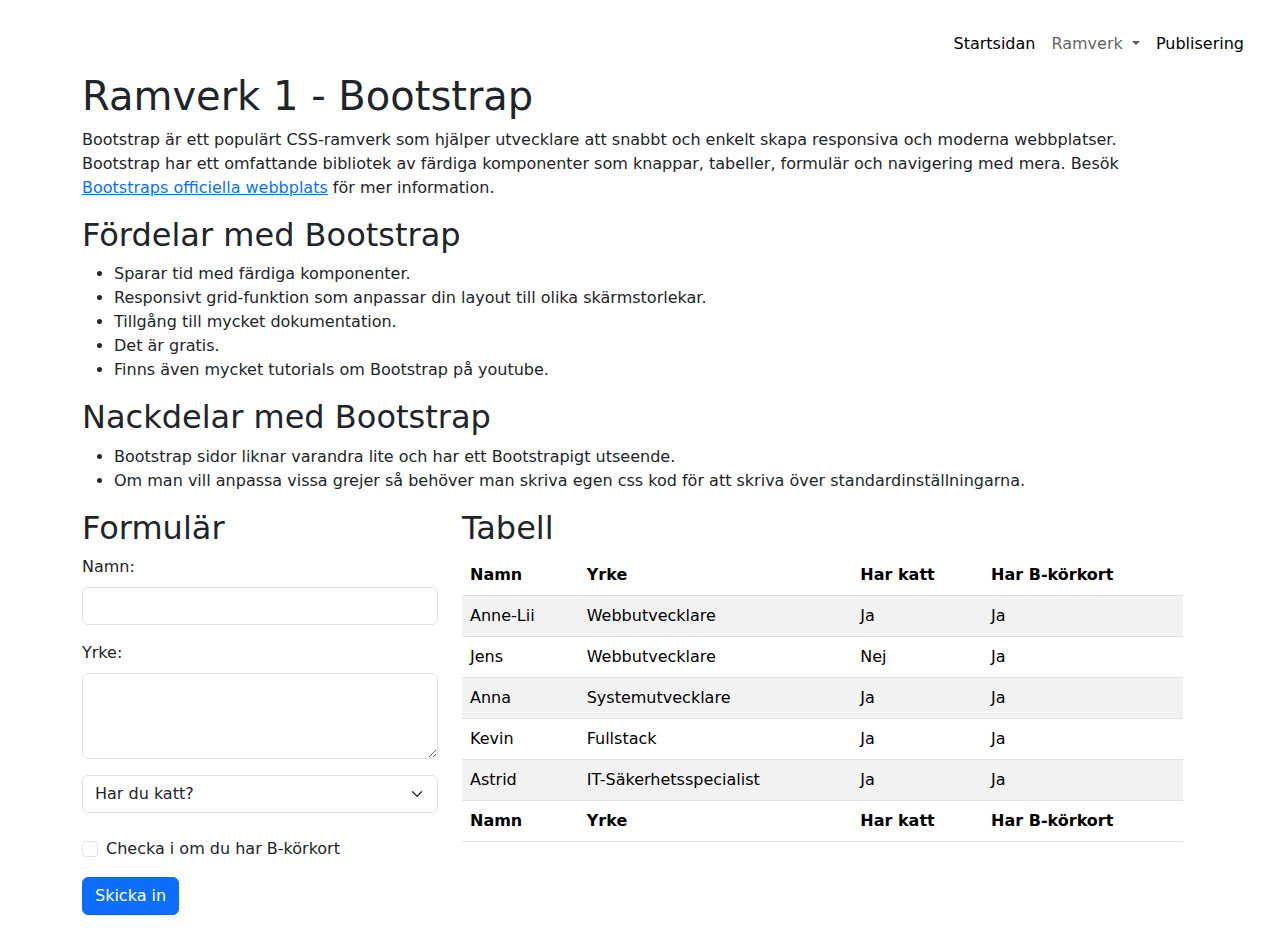
==== bootstrap.html @ f52a7ed7 "lagt till undersida för bootstrap med formulär och tabell samt JS fil till bootstrap för att skicka " ====
<!-- Kod skriven av Anne-Lii Hansen
 En webbplats där en undersida är skapad med CSS ramverket Bootstrap och en undersida är skapad med CSS ramverket Bulma samt en undersida med info om publiceringen -->
 <!DOCTYPE html>
<html lang="en">

<head>
    <meta charset="UTF-8">
    <meta name="viewport" content="width=device-width, initial-scale=1.0">
    <link href="https://cdn.jsdelivr.net/npm/bootstrap@5.3.3/dist/css/bootstrap.min.css" rel="stylesheet"
        integrity="sha384-QWTKZyjpPEjISv5WaRU9OFeRpok6YctnYmDr5pNlyT2bRjXh0JMhjY6hW+ALEwIH" crossorigin="anonymous">
    <!-- CDN för bootstrap CSS ramverk -->
    <link rel="stylesheet" href="https://cdn.datatables.net/2.1.8/css/dataTables.bootstrap5.css">

    <script defer src="https://code.jquery.com/jquery-3.7.1.js"></script>
    <script defer="https://cdnjs.cloudflare.com/ajax/libs/twitter-bootstrap/5.3.0/js/bootstrap.bundle.min.js"></script>
    <script defer src="https://cdn.datatables.net/2.1.8/js/dataTables.js"></script>
    <script defer src="https://cdn.datatables.net/2.1.8/js/dataTables.bootstrap5.js"></script>
    <script defer src="bootstrap.js"></script>

    <title>CSS Ramverk</title>
</head>

<body class="p-3 m-0 border-0 bd-example m-0 border-0">
    <header>
        <nav class="navbar navbar-expand-lg bg-pink">
            <div class="container-fluid">

                <button class="navbar-toggler ms-auto" type="button" data-bs-toggle="collapse"
                    data-bs-target="#navbarSupportedContent" aria-controls="navbarSupportedContent"
                    aria-expanded="false" aria-label="Toggle navigation">
                    <span class="navbar-toggler-icon"></span>
                </button>
                <div class="collapse navbar-collapse" id="navbarSupportedContent">
                    <ul class="navbar-nav ms-auto mb-2 mb-lg-0">
                        <li class="nav-item">
                            <a class="nav-link active" aria-current="page" href="index.html">Startsidan</a>
                        </li>
                        <li class="nav-item dropdown">
                            <a class="nav-link dropdown-toggle" href="#" role="button" data-bs-toggle="dropdown"
                                aria-expanded="false">
                                Ramverk
                            </a>
                            <ul class="dropdown-menu">
                                <li><a class="dropdown-item" href="bootstrap.html">Bootstrap</a></li>
                                <li><a class="dropdown-item" href="bulma.html">Bulma</a></li>
                        </li>
                    </ul>
                    </li>
                    <li class="nav-item">
                        <a class="nav-link active" aria-current="page" href="publish.html">Publisering</a>
                    </li>
                    </ul>

                </div>
            </div>
        </nav>
    </header>
    <main>
        <div class="container text-left">
            <div class="row">
                <div class="col" >
                    <h1>Ramverk 1 - Bootstrap</h1>
                    <p>
                        Bootstrap är ett populärt CSS-ramverk som hjälper utvecklare att snabbt och enkelt skapa responsiva och moderna webbplatser. 
                        Bootstrap har ett omfattande bibliotek av färdiga komponenter som knappar, tabeller, formulär och navigering med mera.
                        Besök <a href="https://getbootstrap.com/" target="_blank">Bootstraps officiella webbplats</a> för mer information.
                    </p>
            
                    <h2>Fördelar med Bootstrap</h2>
                    <ul>
                        <li>Sparar tid med färdiga komponenter.</li>
                        <li>Responsivt grid-funktion som anpassar din layout till olika skärmstorlekar.</li>
                        <li>Tillgång till mycket dokumentation.</li>
                        <li>Det är gratis.</li>
                        <li>Finns även mycket tutorials om Bootstrap på youtube.</li>
                    </ul>
            
                    <h2>Nackdelar med Bootstrap</h2>
                    <ul>
                        <li>Bootstrap sidor liknar varandra lite och har ett Bootstrapigt utseende.</li>
                        <li>Om man vill anpassa vissa grejer så behöver man skriva egen css kod för att skriva över standardinställningarna.</li>
                    </ul>
                </div>
            </div>
            <div class="row">
                <div class="col-12 col-md-4">
                    <h2>Formulär</h2>
                    <form id="userForm" style="width:100%">

                        <div class="mb-3">
                            <label for="name" class="form-label">Namn:</label>
                            <input type="name" class="form-control" id="name" name="name">
                        </div>
                        <div class="mb-3">
                            <label for="work" class="form-label">Yrke:</label>
                            <textarea class="form-control" id="work" name="work" rows="3"></textarea>
                        </div>

                        <select class="form-select" aria-label="Default select example" id="cat">
                            <option selected>Har du katt?</option>
                            <option value="1">Ja</option>
                            <option value="2">Nej</option>
                        </select>
                        <br>
                        <div class="mb-3 form-check">
                            <input type="checkbox" class="form-check-input" id="check" >
                            <label class="form-check-label" for="check">Checka i om du har B-körkort</label>
                        </div>

                        <button type="submit" class="btn btn-primary">Skicka in</button>

                    </form>
                </div>

                <div class="col-12 col-md-8 ">
                    
                    <h2>Tabell</h2>

                    <table id="infotable" class="table table-striped" style="width:98%">
                        <thead>
                            <tr>
                                <th>Namn</th>
                                <th>Yrke</th>
                                <th>Har katt</th>
                                <th>Har B-körkort</th>
                                
                            </tr>
                        </thead>
                        <tbody>
                            <tr>
                                <td>Anne-Lii</td>
                                <td>Webbutvecklare</td>
                                <td>Ja</td>
                                <td>Ja</td>
                               
                            </tr>
                            <tr>
                                <td>Jens</td>
                                <td>Webbutvecklare</td>
                                <td>Nej</td>
                                <td>Ja</td>
                                
                            </tr>
                            <tr>
                                <td>Anna</td>
                                <td>Systemutvecklare</td>
                                <td>Ja</td>
                                <td>Ja</td>
                               
                            </tr>
                            <tr>
                                <td>Kevin</td>
                                <td>Fullstack</td>
                                <td>Ja</td>
                                <td>Ja</td>
                              
                            </tr>
                            <tr>
                                <td>Astrid</td>
                                <td>IT-Säkerhetsspecialist</td>
                                <td>Ja</td>
                                <td>Ja</td>
                               
                            </tr>
                        </tbody>
                        <tfoot>
                            <tr>
                                <th>Namn</th>
                                <th>Yrke</th>
                                <th>Har katt</th>
                                <th>Har B-körkort</th>
                              
                            </tr>
                        </tfoot>

                    </table>


                </div>
            </div>

    </main>
    <footer>

    </footer>

    <script src="https://cdn.jsdelivr.net/npm/bootstrap@5.3.3/dist/js/bootstrap.bundle.min.js"
        integrity="sha384-YvpcrYf0tY3lHB60NNkmXc5s9fDVZLESaAA55NDzOxhy9GkcIdslK1eN7N6jIeHz"
        crossorigin="anonymous"></script>

</body>

</html>
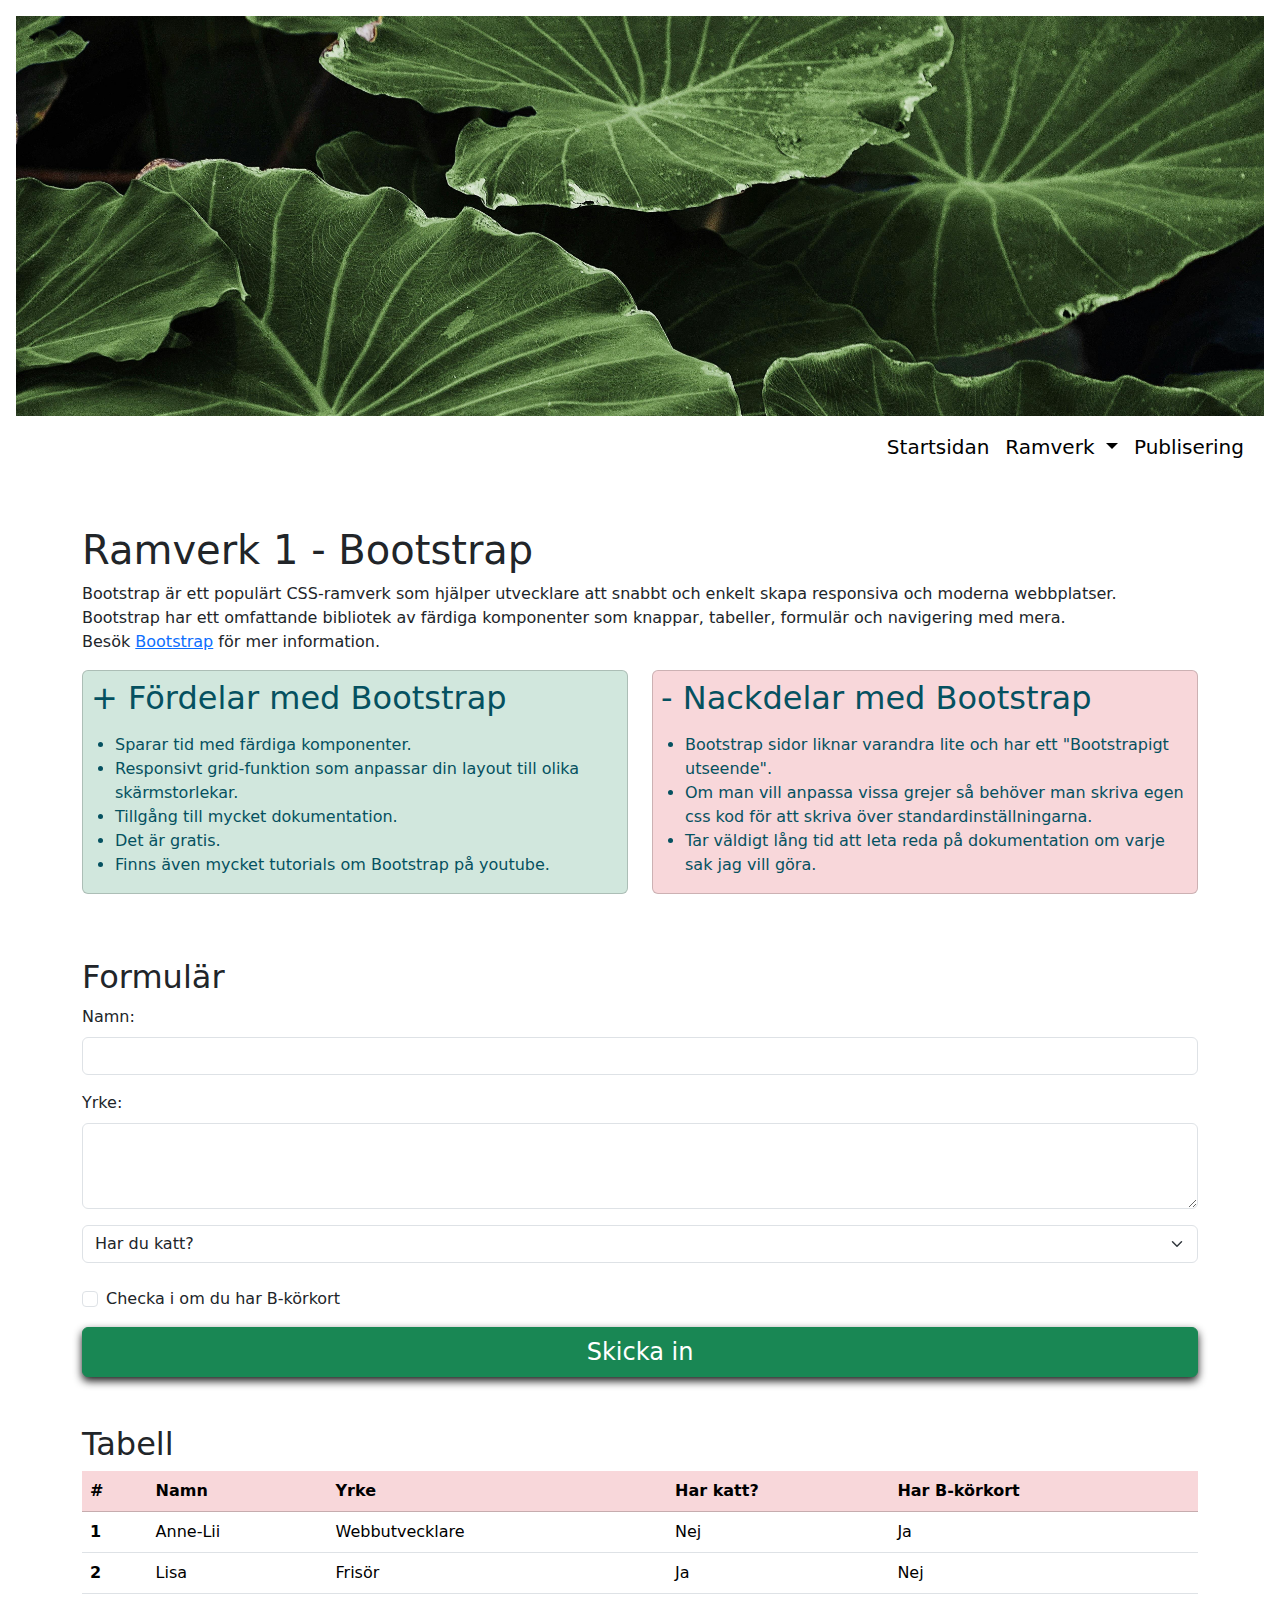
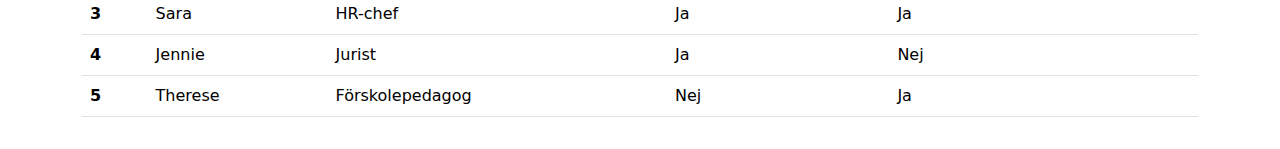
==== commit a83b0bc3: "lagt till undersida för bulma med formulär samt tabell" ====
--- a/bootstrap.html
+++ b/bootstrap.html
@@ -1,91 +1,103 @@
 <!-- Kod skriven av Anne-Lii Hansen
- En webbplats där en undersida är skapad med CSS ramverket Bootstrap och en undersida är skapad med CSS ramverket Bulma samt en undersida med info om publiceringen -->
- <!DOCTYPE html>
+ En webbplats om CSS ramverk. två undersidor med två olika ramverk samt en sida för publisering -->
+<!DOCTYPE html>
 <html lang="en">
 
 <head>
     <meta charset="UTF-8">
     <meta name="viewport" content="width=device-width, initial-scale=1.0">
+    <!-- CDN för bootstrap CSS ramverk -->
     <link href="https://cdn.jsdelivr.net/npm/bootstrap@5.3.3/dist/css/bootstrap.min.css" rel="stylesheet"
         integrity="sha384-QWTKZyjpPEjISv5WaRU9OFeRpok6YctnYmDr5pNlyT2bRjXh0JMhjY6hW+ALEwIH" crossorigin="anonymous">
-    <!-- CDN för bootstrap CSS ramverk -->
-    <link rel="stylesheet" href="https://cdn.datatables.net/2.1.8/css/dataTables.bootstrap5.css">
-
-    <script defer src="https://code.jquery.com/jquery-3.7.1.js"></script>
-    <script defer="https://cdnjs.cloudflare.com/ajax/libs/twitter-bootstrap/5.3.0/js/bootstrap.bundle.min.js"></script>
-    <script defer src="https://cdn.datatables.net/2.1.8/js/dataTables.js"></script>
-    <script defer src="https://cdn.datatables.net/2.1.8/js/dataTables.bootstrap5.js"></script>
-    <script defer src="bootstrap.js"></script>
-
-    <title>CSS Ramverk</title>
+    <script defer src="script.js"></script>
+    </script>
+        <title>CSS Ramverk</title>
 </head>
 
 <body class="p-3 m-0 border-0 bd-example m-0 border-0">
     <header>
-        <nav class="navbar navbar-expand-lg bg-pink">
-            <div class="container-fluid">
+        <!-- Bakgrundsbild header -->
+       <picture>
+           <img src="images/plants.jpg" alt="Växter" class="img-fluid" style="max-height: 400px; width: 100%; object-fit: cover;">
+       </picture>
 
-                <button class="navbar-toggler ms-auto" type="button" data-bs-toggle="collapse"
-                    data-bs-target="#navbarSupportedContent" aria-controls="navbarSupportedContent"
-                    aria-expanded="false" aria-label="Toggle navigation">
-                    <span class="navbar-toggler-icon"></span>
-                </button>
-                <div class="collapse navbar-collapse" id="navbarSupportedContent">
-                    <ul class="navbar-nav ms-auto mb-2 mb-lg-0">
-                        <li class="nav-item">
-                            <a class="nav-link active" aria-current="page" href="index.html">Startsidan</a>
-                        </li>
-                        <li class="nav-item dropdown">
-                            <a class="nav-link dropdown-toggle" href="#" role="button" data-bs-toggle="dropdown"
-                                aria-expanded="false">
-                                Ramverk
-                            </a>
-                            <ul class="dropdown-menu">
-                                <li><a class="dropdown-item" href="bootstrap.html">Bootstrap</a></li>
-                                <li><a class="dropdown-item" href="bulma.html">Bulma</a></li>
-                        </li>
-                    </ul>
-                    </li>
-                    <li class="nav-item">
-                        <a class="nav-link active" aria-current="page" href="publish.html">Publisering</a>
-                    </li>
-                    </ul>
+       <nav class="navbar navbar-expand-lg">
+           <div class="container-fluid">
+               <button class="navbar-toggler ms-auto" type="button" data-bs-toggle="collapse"
+                   data-bs-target="#navbarSupportedContent" aria-controls="navbarSupportedContent"
+                   aria-expanded="false" aria-label="Toggle navigation">
+                   <span class="navbar-toggler-icon"></span>
+               </button>
+               <div class="collapse navbar-collapse" id="navbarSupportedContent">
+                   <ul class="navbar-nav ms-auto mb-2 mb-lg-0">
+                       <li class="nav-item">
+                           <a class="nav-link active fs-5 text-black" aria-current="page" href="index.html">Startsidan</a>
+                       </li>
+                       <li class="nav-item dropdown">
+                           <a class="nav-link dropdown-toggle fs-5 text-black" href="#" role="button" data-bs-toggle="dropdown"
+                               aria-expanded="false">
+                               Ramverk
+                           </a>
+                           <ul class="dropdown-menu">
+                            <li><a class="dropdown-item text-black" href="bootstrap.html">Bootstrap</a></li>
+                            <li><a class="dropdown-item text-black" href="bulma.html">Bulma</a></li>
+                       </li>
+                   </ul>
+                   </li>
+                   <li class="nav-item">
+                       <a class="nav-link active fs-5 text-black" aria-current="page" href="publish.html">Publisering</a>
+                   </li>
+                   </ul>
+
+               </div>
+           </div>
+       </nav>
+   </header>
+
+    <main>
+        <div class="container text-left">
+            <div class="row">
+                <div class="col p-10">
+                    <h1 class="mt-5">Ramverk 1 - Bootstrap</h1>
+                    <p>
+                        Bootstrap är ett populärt CSS-ramverk som hjälper utvecklare att snabbt och enkelt skapa
+                        responsiva och moderna webbplatser.
+                        Bootstrap har ett omfattande bibliotek av färdiga komponenter som knappar, tabeller, formulär
+                        och navigering med mera.<br>
+                        Besök <a href="https://getbootstrap.com/" target="_blank">Bootstrap</a> för mer information.
+                    </p>
+                    <div class="row">
+                        <div class="col-md-6 mb-3">
+                            <div class="card bg-success-subtle text-info-emphasis " style="max-width: 100%;">
+                                <h2 class=" p-2">+ Fördelar med Bootstrap</h2>
+                                <ul>
+                                    <li>Sparar tid med färdiga komponenter.</li>
+                                    <li>Responsivt grid-funktion som anpassar din layout till olika skärmstorlekar.</li>
+                                    <li>Tillgång till mycket dokumentation.</li>
+                                    <li>Det är gratis.</li>
+                                    <li>Finns även mycket tutorials om Bootstrap på youtube.</li>
+                                </ul>
+                            </div>
+                        </div>
+                        <div class="col-md-6 mb-3">
+                            <div class="card bg-danger-subtle text-info-emphasis" style="max-width: 100%;">
+                                <h2 class="p-2">- Nackdelar med Bootstrap</h2>
+                                <ul>
+                                    <li>Bootstrap sidor liknar varandra lite och har ett "Bootstrapigt utseende".</li>
+                                    <li>Om man vill anpassa vissa grejer så behöver man skriva egen css kod för att
+                                        skriva över standardinställningarna.</li>
+                                    <li>Tar väldigt lång tid att leta reda på dokumentation om varje sak jag vill göra.</li>
+                                </ul>
+                            </div>
+                        </div>
+                    </div>
 
                 </div>
             </div>
-        </nav>
-    </header>
-    <main>
-        <div class="container text-left">
-            <div class="row">
-                <div class="col" >
-                    <h1>Ramverk 1 - Bootstrap</h1>
-                    <p>
-                        Bootstrap är ett populärt CSS-ramverk som hjälper utvecklare att snabbt och enkelt skapa responsiva och moderna webbplatser. 
-                        Bootstrap har ett omfattande bibliotek av färdiga komponenter som knappar, tabeller, formulär och navigering med mera.
-                        Besök <a href="https://getbootstrap.com/" target="_blank">Bootstraps officiella webbplats</a> för mer information.
-                    </p>
-            
-                    <h2>Fördelar med Bootstrap</h2>
-                    <ul>
-                        <li>Sparar tid med färdiga komponenter.</li>
-                        <li>Responsivt grid-funktion som anpassar din layout till olika skärmstorlekar.</li>
-                        <li>Tillgång till mycket dokumentation.</li>
-                        <li>Det är gratis.</li>
-                        <li>Finns även mycket tutorials om Bootstrap på youtube.</li>
-                    </ul>
-            
-                    <h2>Nackdelar med Bootstrap</h2>
-                    <ul>
-                        <li>Bootstrap sidor liknar varandra lite och har ett Bootstrapigt utseende.</li>
-                        <li>Om man vill anpassa vissa grejer så behöver man skriva egen css kod för att skriva över standardinställningarna.</li>
-                    </ul>
-                </div>
-            </div>
-            <div class="row">
-                <div class="col-12 col-md-4">
-                    <h2>Formulär</h2>
-                    <form id="userForm" style="width:100%">
+            <div class="row ">
+                <div class="container">
+                    <h2 class="mt-5">Formulär</h2>
+                    <form id="userForm" style="width:100%" onsubmit="addRow(event)"><!-- klickevent för submit -->
 
                         <div class="mb-3">
                             <label for="name" class="form-label">Namn:</label>
@@ -103,91 +115,75 @@
                         </select>
                         <br>
                         <div class="mb-3 form-check">
-                            <input type="checkbox" class="form-check-input" id="check" >
+                            <input type="checkbox" class="form-check-input" id="check">
                             <label class="form-check-label" for="check">Checka i om du har B-körkort</label>
                         </div>
 
-                        <button type="submit" class="btn btn-primary">Skicka in</button>
+                       <div class="d-grid gap-2">
+                        <button type="submit" class="btn btn-success fs-4" style="box-shadow: 0px 4px 8px rgba(0, 0, 0, 0.9);">Skicka in</button>
+                       </div>
 
                     </form>
                 </div>
 
-                <div class="col-12 col-md-8 ">
-                    
-                    <h2>Tabell</h2>
+                <div class=" container">
 
-                    <table id="infotable" class="table table-striped" style="width:98%">
+                    <h2 class="mt-5">Tabell</h2>
+
+                    <table class="table">
                         <thead>
-                            <tr>
-                                <th>Namn</th>
-                                <th>Yrke</th>
-                                <th>Har katt</th>
-                                <th>Har B-körkort</th>
-                                
-                            </tr>
+                          <tr>
+                            <th  class="table-danger" scope="col">#</th>
+                            <th  class="table-danger" scope="col">Namn</th>
+                            <th  class="table-danger" scope="col">Yrke</th>
+                            <th  class="table-danger" scope="col">Har katt?</th>
+                            <th  class="table-danger" scope="col">Har B-körkort</th>
+                          </tr>
                         </thead>
                         <tbody>
-                            <tr>
-                                <td>Anne-Lii</td>
-                                <td>Webbutvecklare</td>
-                                <td>Ja</td>
-                                <td>Ja</td>
-                               
-                            </tr>
-                            <tr>
-                                <td>Jens</td>
-                                <td>Webbutvecklare</td>
-                                <td>Nej</td>
-                                <td>Ja</td>
-                                
-                            </tr>
-                            <tr>
-                                <td>Anna</td>
-                                <td>Systemutvecklare</td>
-                                <td>Ja</td>
-                                <td>Ja</td>
-                               
-                            </tr>
-                            <tr>
-                                <td>Kevin</td>
-                                <td>Fullstack</td>
-                                <td>Ja</td>
-                                <td>Ja</td>
-                              
-                            </tr>
-                            <tr>
-                                <td>Astrid</td>
-                                <td>IT-Säkerhetsspecialist</td>
-                                <td>Ja</td>
-                                <td>Ja</td>
-                               
-                            </tr>
+                          <tr>
+                            <th scope="row">1</th>
+                            <td>Anne-Lii</td>
+                            <td>Webbutvecklare</td>
+                            <td>Nej</td>
+                            <td>Ja</td>
+                          </tr>
+                          <tr>
+                            <th scope="row">2</th>
+                            <td>Lisa</td>
+                            <td>Frisör</td>
+                            <td>Ja</td>
+                            <td>Nej</td>
+                          </tr>
+                          <tr>
+                            <th scope="row">3</th>
+                            <td>Sara</td>
+                            <td>HR-chef</td>
+                            <td>Ja</td>
+                            <td>Ja</td>
+                          </tr>
+                          <tr>
+                            <th scope="row">4</th>
+                            <td>Jennie</td>
+                            <td>Jurist</td>
+                            <td>Ja</td>
+                            <td>Nej</td>
+                          </tr>
+                          <tr>
+                            <th scope="row">5</th>
+                            <td>Therese</td>
+                            <td>Förskolepedagog</td>
+                            <td>Nej</td>
+                            <td>Ja</td>
+                          </tr>
                         </tbody>
-                        <tfoot>
-                            <tr>
-                                <th>Namn</th>
-                                <th>Yrke</th>
-                                <th>Har katt</th>
-                                <th>Har B-körkort</th>
-                              
-                            </tr>
-                        </tfoot>
-
-                    </table>
+                      </table>
 
 
                 </div>
             </div>
-
     </main>
-    <footer>
-
-    </footer>
-
-    <script src="https://cdn.jsdelivr.net/npm/bootstrap@5.3.3/dist/js/bootstrap.bundle.min.js"
-        integrity="sha384-YvpcrYf0tY3lHB60NNkmXc5s9fDVZLESaAA55NDzOxhy9GkcIdslK1eN7N6jIeHz"
-        crossorigin="anonymous"></script>
-
+    <script src="https://cdn.jsdelivr.net/npm/bootstrap@5.3.3/dist/js/bootstrap.bundle.min.js"></script>
 </body>
 
 </html>